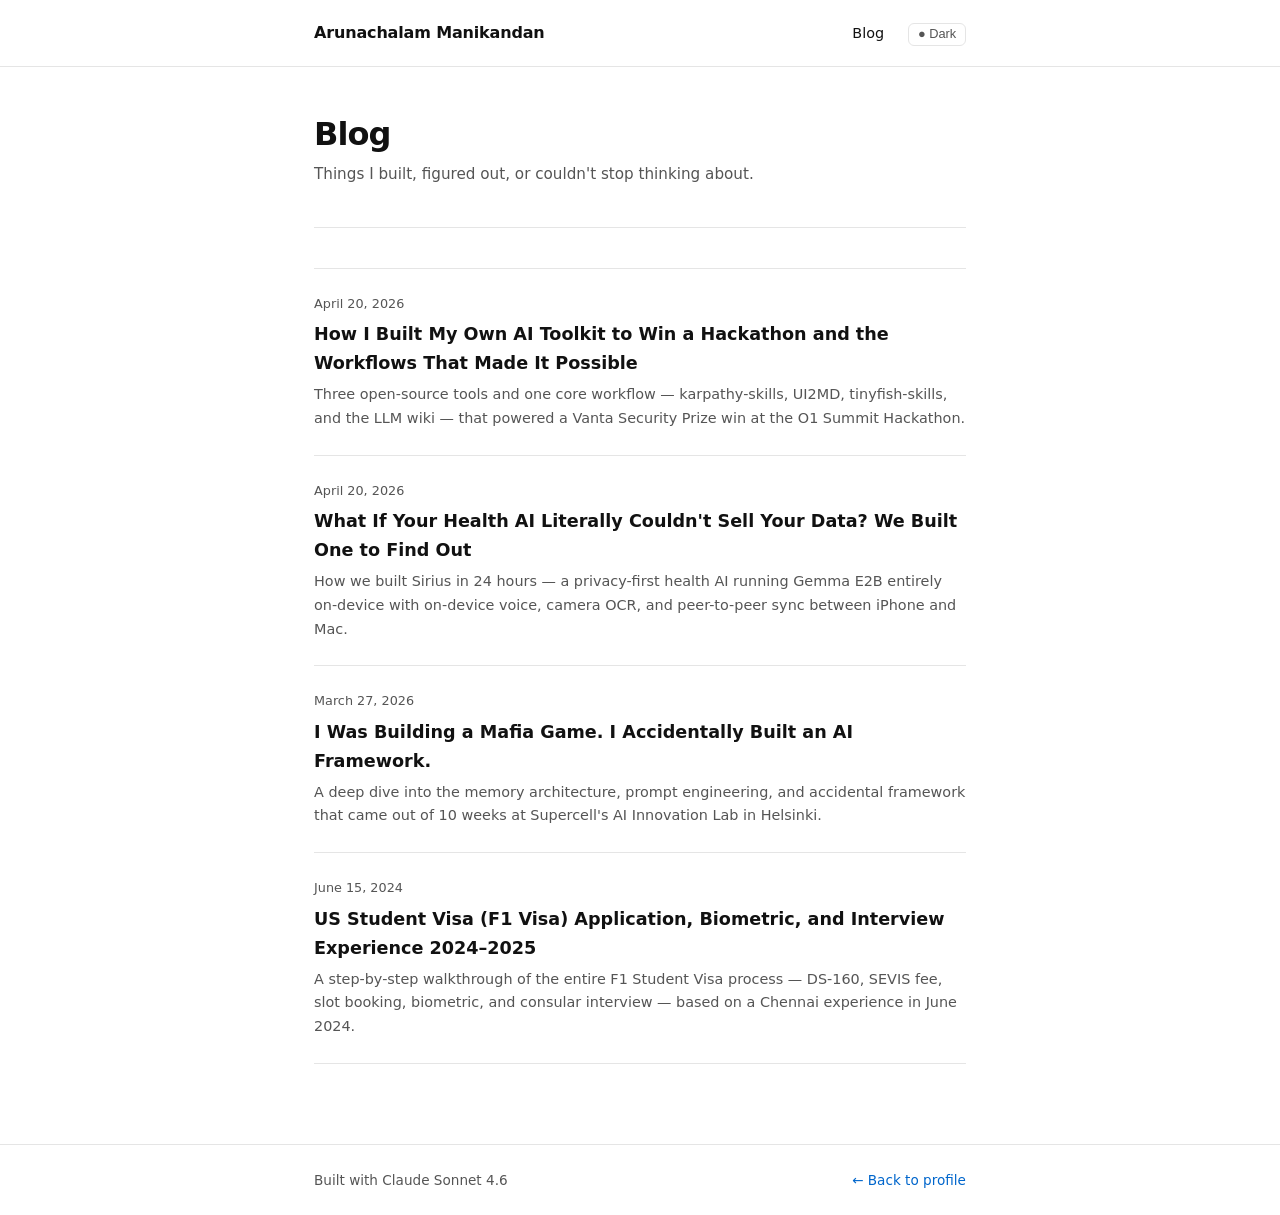
==== blog.html @ 85e2b765 "feat: complete v2 revamp — minimal text-first profile site - Replaced old glassmorphism/complex desi" ====
<!DOCTYPE html>
<html lang="en">
<head>
  <meta charset="UTF-8" />
  <meta name="viewport" content="width=device-width, initial-scale=1.0" />
  <title>Blog · Arunachalam Manikandan</title>
  <meta name="description" content="Writing on software, systems, and ideas." />
  <link rel="icon" type="image/svg+xml" href="favicon.svg" />
  <link rel="stylesheet" href="style.css" />
</head>
<body>

  <nav>
    <div class="container">
      <a href="/" class="nav-name">Arunachalam Manikandan</a>
      <ul class="nav-links">
        <li><a href="blog.html" class="active">Blog</a></li>
        <li><button class="theme-toggle" id="theme-btn" aria-label="Toggle theme">○ Light</button></li>
      </ul>
    </div>
  </nav>

  <main>
    <div class="container">
      <div class="section">
        <h1>Blog</h1>
        <p style="color: var(--text-muted); margin-top: 0.5rem; font-size: 0.95rem;">
          Things I built, figured out, or couldn't stop thinking about.
        </p>
      </div>

      <div class="section">
        <ul class="post-list" id="post-list">
          <li class="loading">Loading posts…</li>
        </ul>
      </div>
    </div>
  </main>

  <footer>
    <div class="container">
      <span>Built with Claude Sonnet 4.6</span>
      <a href="/">← Back to profile</a>
    </div>
  </footer>

  <script>
    (function() {
      const saved = localStorage.getItem('theme');
      const prefersDark = window.matchMedia('(prefers-color-scheme: dark)').matches;
      document.documentElement.setAttribute('data-theme', saved || (prefersDark ? 'dark' : 'light'));
    })();
  </script>
  <script>
    async function loadPosts() {
      const list = document.getElementById('post-list');

      try {
        const res = await fetch('posts/manifest.json');
        if (!res.ok) throw new Error('Could not load posts.');
        const posts = await res.json();

        if (posts.length === 0) {
          list.innerHTML = '<li class="loading">No posts yet.</li>';
          return;
        }

        list.innerHTML = posts
          .sort((a, b) => new Date(b.date) - new Date(a.date))
          .map(post => `
            <li class="post-item">
              <a href="post.html?slug=${encodeURIComponent(post.slug)}">
                <p class="post-date">${formatDate(post.date)}</p>
                <p class="post-title">${escapeHtml(post.title)}</p>
                ${post.description ? `<p class="post-desc">${escapeHtml(post.description)}</p>` : ''}
              </a>
            </li>
          `).join('');
      } catch (err) {
        list.innerHTML = `<li class="error-msg">Failed to load posts: ${err.message}</li>`;
      }
    }

    function formatDate(dateStr) {
      return new Date(dateStr).toLocaleDateString('en-US', {
        year: 'numeric', month: 'long', day: 'numeric'
      });
    }

    function escapeHtml(str) {
      return str
        .replace(/&/g, '&amp;')
        .replace(/</g, '&lt;')
        .replace(/>/g, '&gt;')
        .replace(/"/g, '&quot;');
    }

    loadPosts();

    const btn = document.getElementById('theme-btn');
    function applyTheme(t) {
      document.documentElement.setAttribute('data-theme', t);
      localStorage.setItem('theme', t);
      btn.textContent = t === 'dark' ? '○ Light' : '● Dark';
    }
    applyTheme(localStorage.getItem('theme') || (window.matchMedia('(prefers-color-scheme: dark)').matches ? 'dark' : 'light'));
    btn.addEventListener('click', () => {
      applyTheme(document.documentElement.getAttribute('data-theme') === 'dark' ? 'light' : 'dark');
    });
  </script>

</body>
</html>
---- style.css ----
/* ── Design tokens ───────────────────────────────────────────── */
:root {
  --bg:        #ffffff;
  --bg-subtle: #f7f7f7;
  --text:      #111111;
  --text-muted:#555555;
  --border:    #e5e5e5;
  --accent:    #0066cc;
  --max-w:     700px;
  --font:      system-ui, -apple-system, BlinkMacSystemFont, "Segoe UI", sans-serif;
  --mono:      ui-monospace, "SFMono-Regular", Menlo, monospace;
}

@media (prefers-color-scheme: dark) {
  :root:not([data-theme="light"]) {
    --bg:        #0f0f0f;
    --bg-subtle: #1a1a1a;
    --text:      #eeeeee;
    --text-muted:#888888;
    --border:    #2a2a2a;
    --accent:    #4d9fff;
  }
}

[data-theme="dark"] {
  --bg:        #0f0f0f;
  --bg-subtle: #1a1a1a;
  --text:      #eeeeee;
  --text-muted:#888888;
  --border:    #2a2a2a;
  --accent:    #4d9fff;
}

[data-theme="light"] {
  --bg:        #ffffff;
  --bg-subtle: #f7f7f7;
  --text:      #111111;
  --text-muted:#555555;
  --border:    #e5e5e5;
  --accent:    #0066cc;
}

/* ── Reset ───────────────────────────────────────────────────── */
*, *::before, *::after { box-sizing: border-box; margin: 0; padding: 0; }

/* ── Base ────────────────────────────────────────────────────── */
html { font-size: 16px; -webkit-text-size-adjust: 100%; }

body {
  background: var(--bg);
  color: var(--text);
  font-family: var(--font);
  line-height: 1.65;
  min-height: 100vh;
  display: flex;
  flex-direction: column;
}

/* ── Layout ──────────────────────────────────────────────────── */
.container {
  width: 100%;
  max-width: var(--max-w);
  margin: 0 auto;
  padding: 0 1.5rem;
}

main {
  flex: 1;
  padding: 3rem 0 5rem;
}

/* ── Nav ─────────────────────────────────────────────────────── */
nav {
  border-bottom: 1px solid var(--border);
  padding: 1.25rem 0;
}

nav .container {
  display: flex;
  align-items: center;
  justify-content: space-between;
}

nav .nav-name {
  font-weight: 600;
  font-size: 1rem;
  color: var(--text);
  text-decoration: none;
  letter-spacing: -0.01em;
  transition: color 0.15s;
}

nav .nav-name:hover {
  color: var(--accent);
  opacity: 1;
}

nav .nav-links {
  display: flex;
  gap: 1.5rem;
  list-style: none;
}

nav .nav-links a {
  font-size: 0.9rem;
  color: var(--text-muted);
  text-decoration: none;
}

nav .nav-links a:hover,
nav .nav-links a.active {
  color: var(--text);
}

.theme-toggle {
  background: none;
  border: 1px solid var(--border);
  border-radius: 6px;
  color: var(--text-muted);
  cursor: pointer;
  font-size: 0.8rem;
  padding: 0.25rem 0.55rem;
  line-height: 1;
  transition: color 0.15s, border-color 0.15s;
}

.theme-toggle:hover {
  color: var(--text);
  border-color: var(--text-muted);
}

/* ── Typography ──────────────────────────────────────────────── */
h1 { font-size: 2rem; font-weight: 700; letter-spacing: -0.03em; line-height: 1.2; }
h2 { font-size: 1.25rem; font-weight: 600; letter-spacing: -0.02em; margin-top: 3rem; margin-bottom: 1rem; }
h3 { font-size: 1rem; font-weight: 600; margin-bottom: 0.25rem; }

p { margin-bottom: 1rem; }
p:last-child { margin-bottom: 0; }

a { color: var(--accent); text-decoration: none; }
a:hover { opacity: 0.75; }

/* ── Section divider ─────────────────────────────────────────── */
.section {
  padding-top: 2.5rem;
  border-top: 1px solid var(--border);
  margin-top: 2.5rem;
}

.section:first-child {
  border-top: none;
  margin-top: 0;
  padding-top: 0;
}

/* ── Footer ──────────────────────────────────────────────────── */
footer {
  border-top: 1px solid var(--border);
  padding: 1.5rem 0;
  font-size: 0.85rem;
  color: var(--text-muted);
}

footer .container {
  display: flex;
  justify-content: space-between;
  align-items: center;
  gap: 1rem;
  flex-wrap: wrap;
}

/* ── Profile header ──────────────────────────────────────────── */
.profile-header { margin-bottom: 2rem; }

.profile-intro {
  display: flex;
  align-items: center;
  gap: 2rem;
  margin-bottom: 1.5rem;
}

.profile-photo {
  width: 140px;
  height: 140px;
  border-radius: 50%;
  object-fit: cover;
  object-position: 25% top;
  flex-shrink: 0;
  border: 2px solid var(--border);
}

.profile-intro-text { flex: 1; }
.profile-intro-text h1 { margin-bottom: 0.35rem; }

.profile-header .tagline {
  font-size: 1rem;
  color: var(--text-muted);
  margin-bottom: 0;
}

.profile-header .bio {
  font-size: 0.975rem;
  text-align: justify;
  hyphens: auto;
  line-height: 1.75;
  margin-top: 1.25rem;
}

@media (max-width: 480px) {
  .profile-intro { gap: 1.25rem; }
  .profile-photo { width: 90px; height: 90px; }
}

/* ── Links row ───────────────────────────────────────────────── */
.links-row {
  display: flex;
  flex-wrap: wrap;
  gap: 1rem;
  list-style: none;
  margin-top: 1.25rem;
}

.links-row a {
  font-size: 0.875rem;
  color: var(--text-muted);
  display: flex;
  align-items: center;
  gap: 0.35rem;
}

.links-row a:hover { color: var(--accent); text-decoration: none; }

/* ── Experience / Education entries ──────────────────────────── */
.entry { margin-bottom: 1.75rem; }
.entry:last-child { margin-bottom: 0; }

.entry-header {
  display: flex;
  justify-content: space-between;
  align-items: baseline;
  gap: 1rem;
  flex-wrap: wrap;
  margin-bottom: 0.2rem;
}

.entry-meta {
  font-size: 0.85rem;
  color: var(--text-muted);
  white-space: nowrap;
}

.entry-sub {
  font-size: 0.9rem;
  color: var(--text-muted);
  margin-bottom: 0.5rem;
}

.entry ul {
  padding-left: 1.25rem;
  font-size: 0.95rem;
  color: var(--text-muted);
}

.entry ul li { margin-bottom: 0.25rem; }

/* ── Projects ────────────────────────────────────────────────── */
.project { margin-bottom: 1.5rem; }
.project:last-child { margin-bottom: 0; }

.project-title {
  font-weight: 600;
  font-size: 1rem;
  margin-bottom: 0.2rem;
}

.project-desc {
  font-size: 0.9rem;
  color: var(--text-muted);
  margin-bottom: 0.3rem;
}

/* ── Skills ──────────────────────────────────────────────────── */
.skills-list {
  display: flex;
  flex-wrap: wrap;
  gap: 0.5rem;
  list-style: none;
}

.skills-list li {
  font-size: 0.875rem;
  color: var(--text-muted);
  background: var(--bg-subtle);
  border: 1px solid var(--border);
  border-radius: 4px;
  padding: 0.2rem 0.6rem;
}

/* ── Blog list ───────────────────────────────────────────────── */
.post-list { list-style: none; }

.post-item {
  padding: 1.5rem 0;
  border-bottom: 1px solid var(--border);
}

.post-item:first-child { border-top: 1px solid var(--border); }

.post-item a { text-decoration: none; display: block; }
.post-item a:hover .post-title { text-decoration: underline; color: var(--accent); }

.post-title {
  font-size: 1.1rem;
  font-weight: 600;
  color: var(--text);
  margin-bottom: 0.3rem;
}

.post-date {
  font-size: 0.8rem;
  color: var(--text-muted);
  margin-bottom: 0.4rem;
}

.post-desc {
  font-size: 0.9rem;
  color: var(--text-muted);
}

/* ── Blog post prose ─────────────────────────────────────────── */
.prose a { text-decoration: underline; text-decoration-color: var(--border); text-underline-offset: 3px; }
.prose a:hover { text-decoration-color: var(--accent); opacity: 1; }

.prose h1 { margin-bottom: 0.5rem; }
.prose h2 { font-size: 1.2rem; }
.prose h3 { font-size: 1rem; }

.prose p,
.prose ul,
.prose ol,
.prose blockquote,
.prose pre { margin-bottom: 1.25rem; }

.prose ul, .prose ol { padding-left: 1.5rem; }
.prose li { margin-bottom: 0.3rem; }

.prose blockquote {
  border-left: 3px solid var(--border);
  padding-left: 1rem;
  color: var(--text-muted);
  font-style: italic;
}

.prose pre {
  background: var(--bg-subtle);
  border: 1px solid var(--border);
  border-radius: 6px;
  padding: 1rem;
  overflow-x: auto;
  font-family: var(--mono);
  font-size: 0.875rem;
}

.prose code {
  font-family: var(--mono);
  font-size: 0.875em;
  background: var(--bg-subtle);
  border: 1px solid var(--border);
  border-radius: 3px;
  padding: 0.1em 0.3em;
}

.prose pre code {
  background: none;
  border: none;
  padding: 0;
  font-size: inherit;
}

.prose img {
  max-width: 100%;
  border-radius: 6px;
  margin: 0.5rem 0;
}

.prose hr {
  border: none;
  border-top: 1px solid var(--border);
  margin: 2rem 0;
}

/* ── Back button ─────────────────────────────────────────────── */
.back-link {
  display: inline-flex;
  align-items: center;
  gap: 0.35rem;
  font-size: 0.85rem;
  color: var(--text-muted);
  text-decoration: none;
  margin-bottom: 2rem;
  transition: color 0.15s;
}

.back-link:hover {
  color: var(--text);
  opacity: 1;
}

/* ── Post meta (blog post page) ──────────────────────────────── */
.post-meta {
  display: flex;
  gap: 1rem;
  font-size: 0.85rem;
  color: var(--text-muted);
  margin-bottom: 2.5rem;
  padding-bottom: 1.5rem;
  border-bottom: 1px solid var(--border);
}

/* ── Lightbox ────────────────────────────────────────────────── */
.lightbox-overlay {
  display: none;
  position: fixed;
  inset: 0;
  background: rgba(0, 0, 0, 0.85);
  z-index: 1000;
  align-items: center;
  justify-content: center;
  cursor: zoom-out;
  backdrop-filter: blur(4px);
}

.lightbox-overlay.open {
  display: flex;
}

.lightbox-overlay img {
  max-width: min(480px, 90vw);
  max-height: 90vh;
  border-radius: 50%;
  object-fit: cover;
  object-position: 25% top;
  box-shadow: 0 8px 48px rgba(0,0,0,0.6);
  animation: lb-in 0.18s ease;
}

@keyframes lb-in {
  from { opacity: 0; transform: scale(0.92); }
  to   { opacity: 1; transform: scale(1); }
}

.profile-photo { cursor: zoom-in; }

/* ── States ──────────────────────────────────────────────────── */
.loading, .error-msg {
  color: var(--text-muted);
  font-size: 0.9rem;
  padding: 2rem 0;
}

/* ── Responsive ──────────────────────────────────────────────── */
@media (max-width: 480px) {
  h1 { font-size: 1.6rem; }
  .entry-header { flex-direction: column; gap: 0.1rem; }
  .entry-meta { white-space: normal; }
  footer .container { flex-direction: column; align-items: flex-start; }
}
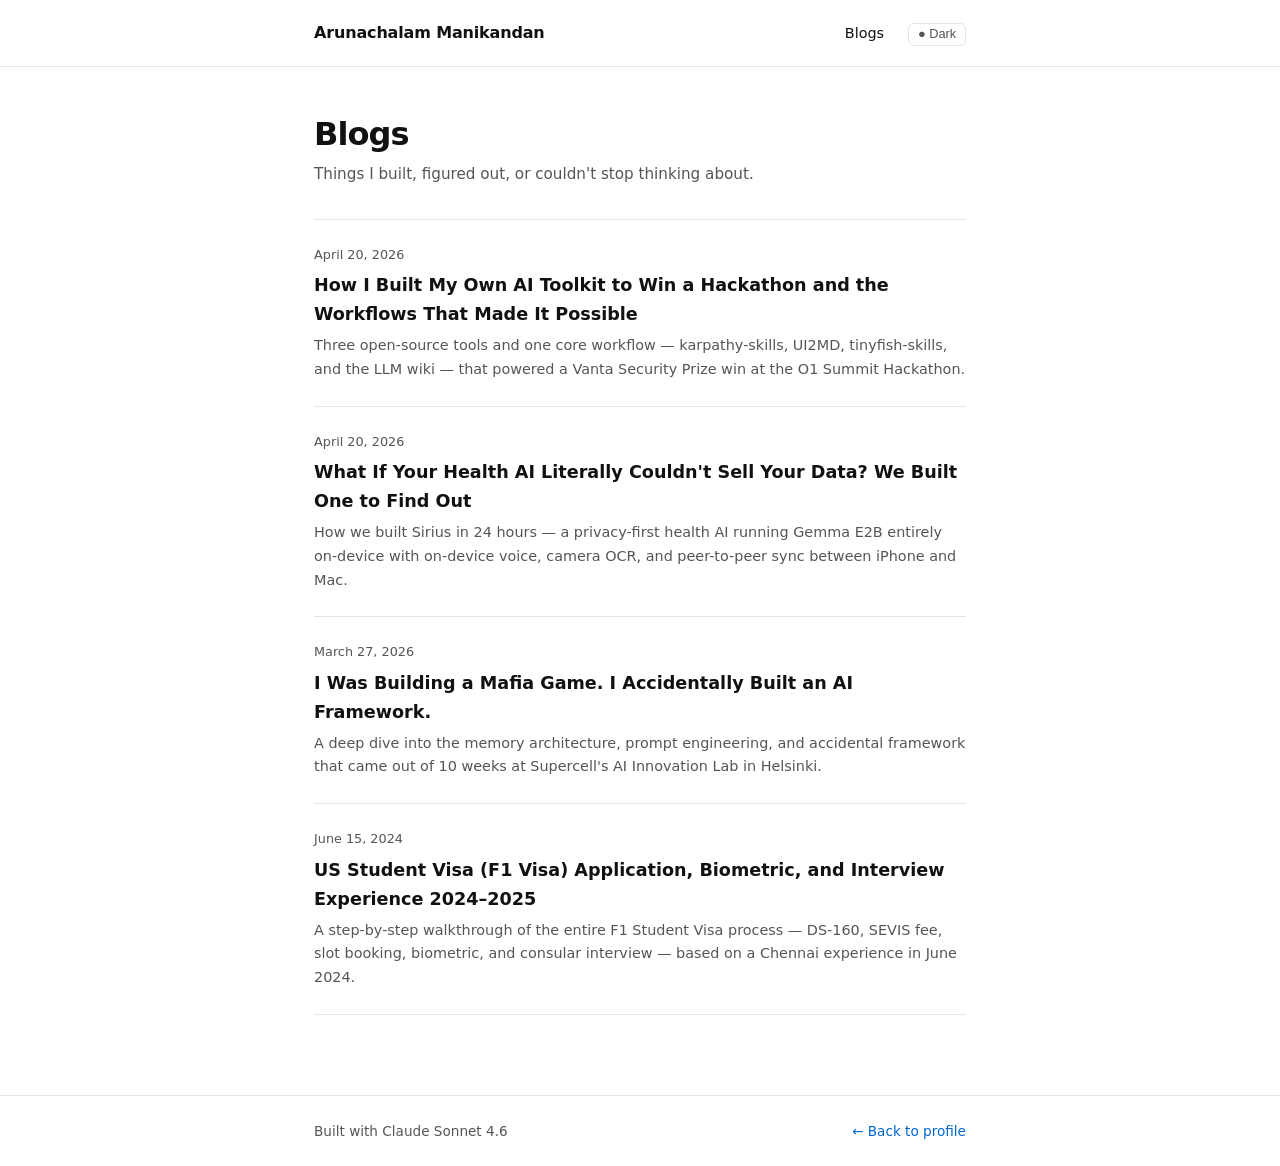
==== commit 3b084e62: "rename Blog to Blogs, fix double border line, reorder profile data chronologically - Changed all "Bl" ====
--- a/blog.html
+++ b/blog.html
@@ -3,7 +3,7 @@
 <head>
   <meta charset="UTF-8" />
   <meta name="viewport" content="width=device-width, initial-scale=1.0" />
-  <title>Blog · Arunachalam Manikandan</title>
+  <title>Blogs · Arunachalam Manikandan</title>
   <meta name="description" content="Writing on software, systems, and ideas." />
   <link rel="icon" type="image/svg+xml" href="favicon.svg" />
   <link rel="stylesheet" href="style.css" />
@@ -12,9 +12,9 @@
 
   <nav>
     <div class="container">
-      <a href="/" class="nav-name">Arunachalam Manikandan</a>
+      <a href="index.html" class="nav-name">Arunachalam Manikandan</a>
       <ul class="nav-links">
-        <li><a href="blog.html" class="active">Blog</a></li>
+        <li><a href="blog.html" class="active">Blogs</a></li>
         <li><button class="theme-toggle" id="theme-btn" aria-label="Toggle theme">○ Light</button></li>
       </ul>
     </div>
@@ -23,14 +23,11 @@
   <main>
     <div class="container">
       <div class="section">
-        <h1>Blog</h1>
+        <h1>Blogs</h1>
         <p style="color: var(--text-muted); margin-top: 0.5rem; font-size: 0.95rem;">
           Things I built, figured out, or couldn't stop thinking about.
         </p>
-      </div>
-
-      <div class="section">
-        <ul class="post-list" id="post-list">
+        <ul class="post-list" id="post-list" style="margin-top: 2rem;">
           <li class="loading">Loading posts…</li>
         </ul>
       </div>
@@ -40,7 +37,7 @@
   <footer>
     <div class="container">
       <span>Built with Claude Sonnet 4.6</span>
-      <a href="/">← Back to profile</a>
+      <a href="index.html">← Back to profile</a>
     </div>
   </footer>
 
--- a/style.css
+++ b/style.css
@@ -307,7 +307,7 @@
 .post-item:first-child { border-top: 1px solid var(--border); }
 
 .post-item a { text-decoration: none; display: block; }
-.post-item a:hover .post-title { text-decoration: underline; color: var(--accent); }
+.post-item a:hover .post-title { color: var(--accent); }
 
 .post-title {
   font-size: 1.1rem;
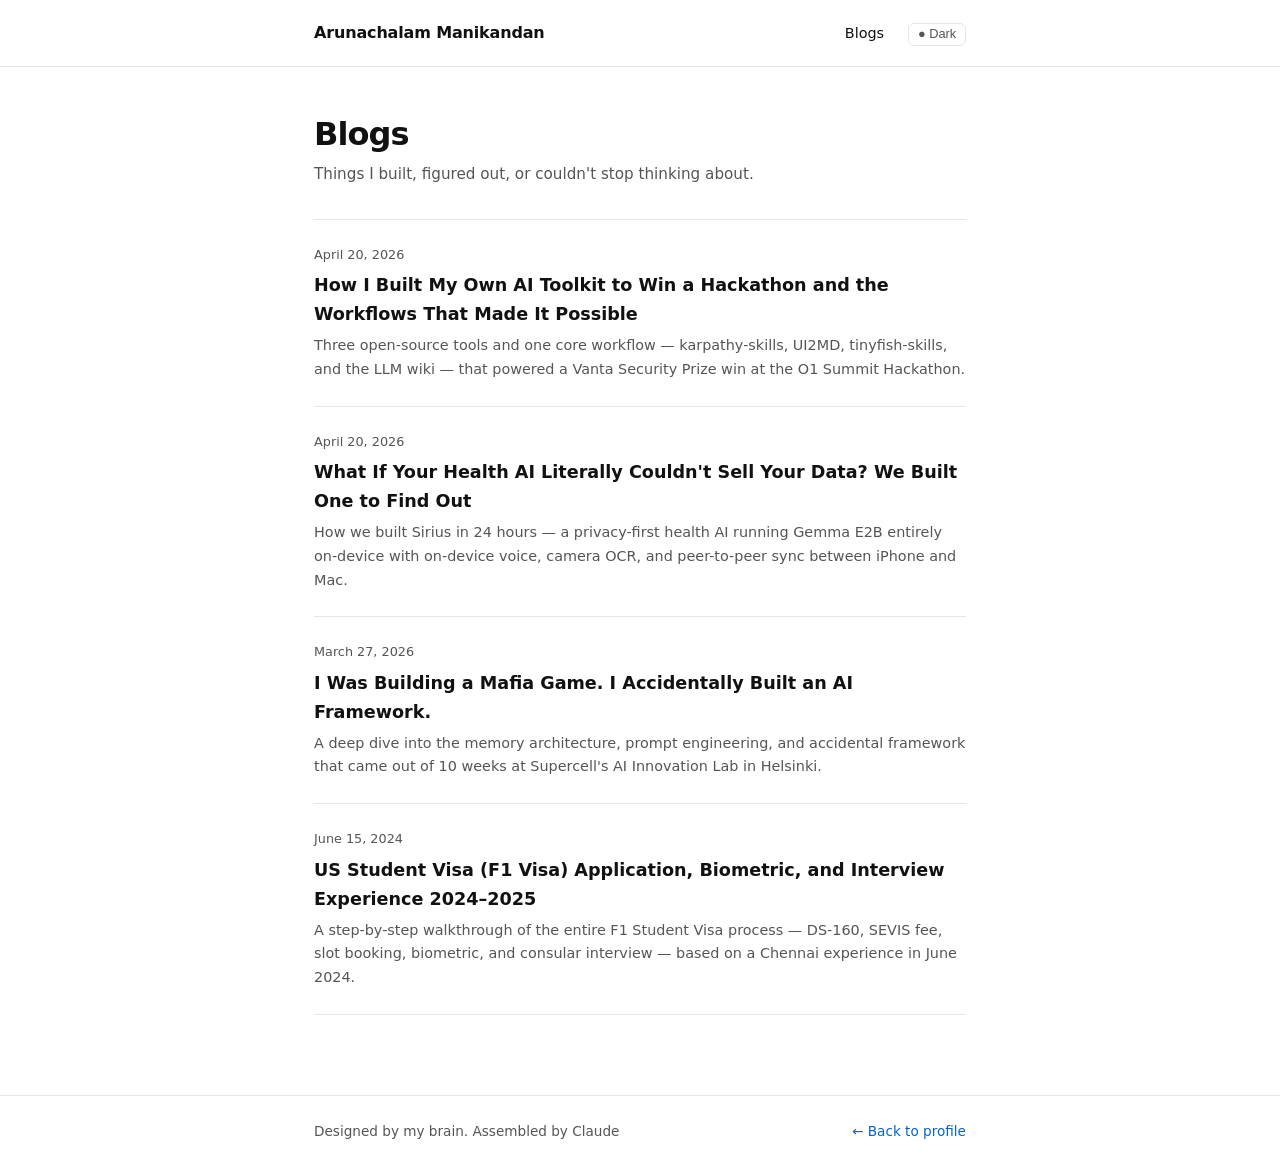
==== commit 9f886048: "update footer tagline Co-authored-by: Cursor <cursoragent@cursor.com>" ====
--- a/blog.html
+++ b/blog.html
@@ -36,7 +36,7 @@
 
   <footer>
     <div class="container">
-      <span>Built with Claude Sonnet 4.6</span>
+      <span>Designed by my brain. Assembled by Claude</span>
       <a href="index.html">← Back to profile</a>
     </div>
   </footer>
